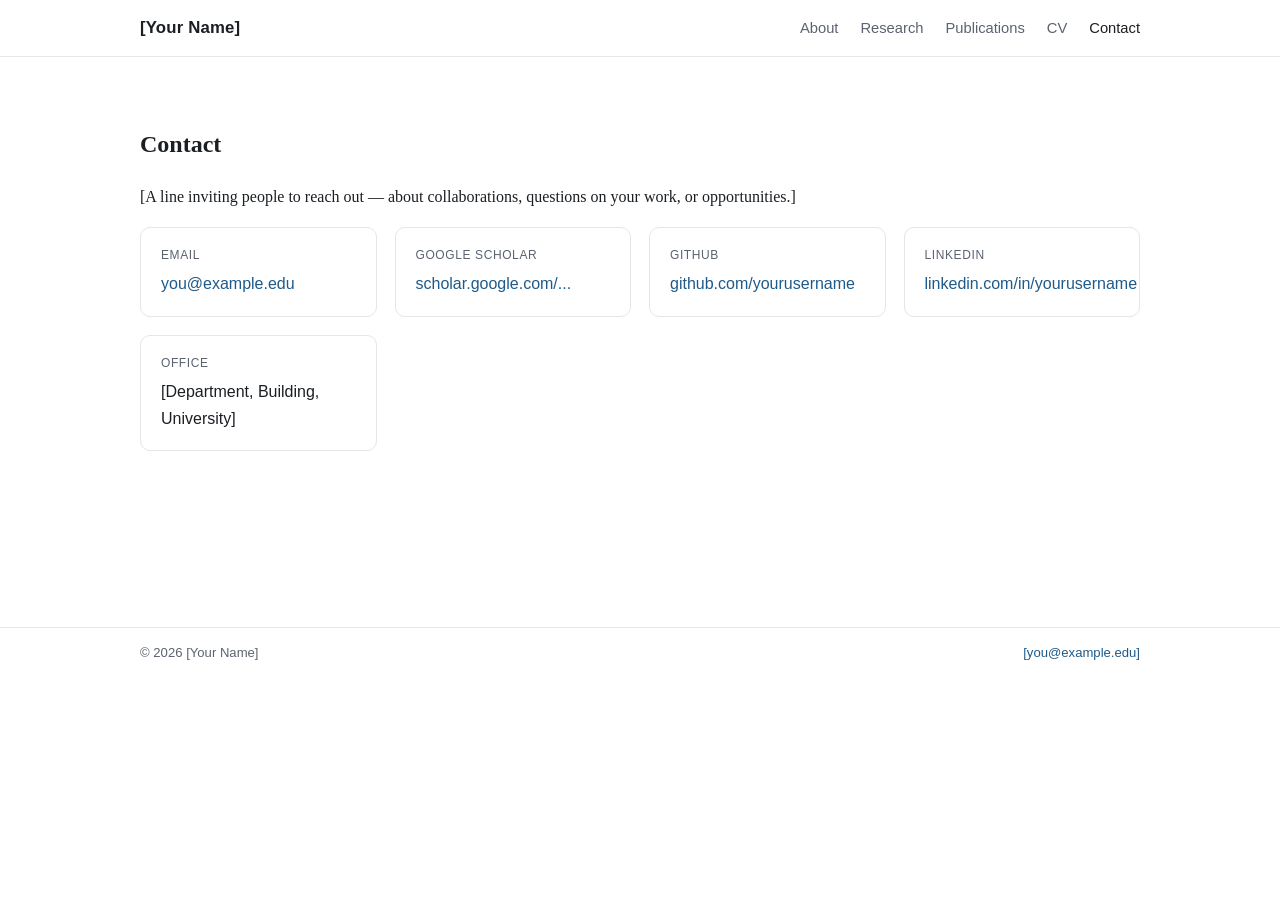
==== contact.html @ b5bf9113 "Scaffold personal academic website Static HTML/CSS/JS site: home/about, research overview, a CO/Cu(1" ====
<!doctype html>
<html lang="en">
<head>
<meta charset="utf-8">
<meta name="viewport" content="width=device-width, initial-scale=1">
<title>Contact — [Your Name]</title>
<link rel="stylesheet" href="css/style.css">
</head>
<body>
<header class="site-header">
  <nav class="nav-wrap">
    <a class="brand" href="index.html">[Your Name]</a>
    <button class="nav-toggle" aria-label="Toggle menu">&#9776;</button>
    <ul class="nav-links">
      <li><a href="index.html">About</a></li>
      <li><a href="research.html">Research</a></li>
      <li><a href="publications.html">Publications</a></li>
      <li><a href="cv.html">CV</a></li>
      <li><a href="contact.html">Contact</a></li>
    </ul>
  </nav>
</header>

<main>
  <section>
    <h1>Contact</h1>
    <p class="prose">[A line inviting people to reach out — about collaborations, questions on your work, or opportunities.]</p>

    <div class="contact-grid">
      <div class="contact-card">
        <div class="label">Email</div>
        <a href="mailto:you@example.edu">you@example.edu</a>
      </div>
      <div class="contact-card">
        <div class="label">Google Scholar</div>
        <a href="#">scholar.google.com/...</a>
      </div>
      <div class="contact-card">
        <div class="label">GitHub</div>
        <a href="#">github.com/yourusername</a>
      </div>
      <div class="contact-card">
        <div class="label">LinkedIn</div>
        <a href="#">linkedin.com/in/yourusername</a>
      </div>
      <div class="contact-card">
        <div class="label">Office</div>
        <span>[Department, Building, University]</span>
      </div>
    </div>
  </section>
</main>

<footer class="site-footer">
  <div class="nav-wrap">
    <span>&copy; <span id="year"></span> [Your Name]</span>
    <span><a href="contact.html">[you@example.edu]</a></span>
  </div>
</footer>
<script src="js/main.js"></script>
<script>document.getElementById("year").textContent = new Date().getFullYear();</script>
</body>
</html>
---- css/style.css ----
:root {
  --bg: #ffffff;
  --bg-alt: #f5f6f8;
  --text: #1b1f23;
  --text-muted: #5b6370;
  --border: #e3e6ea;
  --accent: #1e5a8a;
  --accent-soft: #e8f1f9;
  --code-bg: #f0f2f5;
  --max-width: 1040px;
}

@media (prefers-color-scheme: dark) {
  :root:not([data-theme="light"]) {
    --bg: #11151a;
    --bg-alt: #171c22;
    --text: #e8ebee;
    --text-muted: #9aa4b1;
    --border: #2a313a;
    --accent: #6fb3e8;
    --accent-soft: #19283a;
    --code-bg: #1b2128;
  }
}

:root[data-theme="dark"] {
  --bg: #11151a;
  --bg-alt: #171c22;
  --text: #e8ebee;
  --text-muted: #9aa4b1;
  --border: #2a313a;
  --accent: #6fb3e8;
  --accent-soft: #19283a;
  --code-bg: #1b2128;
}

* { box-sizing: border-box; }

html { scroll-behavior: smooth; }

body {
  margin: 0;
  background: var(--bg);
  color: var(--text);
  font-family: "Georgia", "Cambria", "Times New Roman", serif;
  line-height: 1.65;
  -webkit-font-smoothing: antialiased;
}

a { color: var(--accent); text-decoration: none; }
a:hover { text-decoration: underline; }

.site-header {
  border-bottom: 1px solid var(--border);
  position: sticky;
  top: 0;
  background: var(--bg);
  z-index: 10;
}

.nav-wrap {
  max-width: var(--max-width);
  margin: 0 auto;
  padding: 14px 20px;
  display: flex;
  align-items: center;
  justify-content: space-between;
  font-family: Arial, Helvetica, sans-serif;
}

.brand {
  font-weight: 700;
  font-size: 1.05rem;
  letter-spacing: 0.01em;
  color: var(--text);
}
.brand:hover { text-decoration: none; }

.nav-links {
  display: flex;
  gap: 22px;
  list-style: none;
  margin: 0;
  padding: 0;
  font-size: 0.92rem;
}

.nav-links a {
  color: var(--text-muted);
}
.nav-links a.active,
.nav-links a:hover {
  color: var(--text);
}

.nav-toggle {
  display: none;
  background: none;
  border: 1px solid var(--border);
  border-radius: 6px;
  color: var(--text);
  font-size: 1rem;
  padding: 6px 10px;
  cursor: pointer;
}

main {
  max-width: var(--max-width);
  margin: 0 auto;
  padding: 48px 20px 80px;
}

.hero {
  display: grid;
  grid-template-columns: 1.3fr 1fr;
  gap: 40px;
  align-items: center;
  margin-bottom: 56px;
}

.hero h1 {
  font-size: 2.1rem;
  margin: 0 0 10px;
  line-height: 1.25;
}

.hero .tagline {
  font-family: Arial, Helvetica, sans-serif;
  color: var(--accent);
  font-size: 0.95rem;
  letter-spacing: 0.04em;
  text-transform: uppercase;
  margin-bottom: 14px;
}

.hero p { color: var(--text-muted); }

.hero-links {
  margin-top: 20px;
  display: flex;
  gap: 14px;
  flex-wrap: wrap;
  font-family: Arial, Helvetica, sans-serif;
  font-size: 0.9rem;
}

.btn {
  display: inline-block;
  padding: 9px 16px;
  border-radius: 6px;
  border: 1px solid var(--accent);
  color: var(--accent);
  font-weight: 600;
}
.btn:hover { background: var(--accent-soft); text-decoration: none; }
.btn.filled { background: var(--accent); color: #fff; }
.btn.filled:hover { opacity: 0.9; }

.hero-figure img {
  width: 100%;
  border-radius: 10px;
  border: 1px solid var(--border);
  display: block;
}
.hero-figure figcaption {
  font-family: Arial, Helvetica, sans-serif;
  font-size: 0.78rem;
  color: var(--text-muted);
  margin-top: 8px;
  text-align: center;
}

section { margin-bottom: 56px; }

h2 {
  font-size: 1.4rem;
  border-bottom: 1px solid var(--border);
  padding-bottom: 10px;
  margin-bottom: 22px;
}

h3 { font-size: 1.1rem; margin-bottom: 6px; }

.project-grid {
  display: grid;
  grid-template-columns: repeat(auto-fit, minmax(260px, 1fr));
  gap: 22px;
}

.card {
  border: 1px solid var(--border);
  border-radius: 10px;
  overflow: hidden;
  background: var(--bg-alt);
  display: flex;
  flex-direction: column;
}

.card img {
  width: 100%;
  display: block;
  aspect-ratio: 16 / 10;
  object-fit: cover;
  background: #000;
}

.card-body { padding: 16px 18px 20px; font-family: Arial, Helvetica, sans-serif; }
.card-body h3 { font-family: Georgia, serif; }
.card-body p { color: var(--text-muted); font-size: 0.92rem; margin: 6px 0 12px; }
.card-tags { display: flex; flex-wrap: wrap; gap: 6px; margin-bottom: 10px; }
.tag {
  font-size: 0.72rem;
  background: var(--accent-soft);
  color: var(--accent);
  padding: 3px 9px;
  border-radius: 999px;
  font-weight: 600;
}

.timeline-item {
  display: grid;
  grid-template-columns: 150px 1fr;
  gap: 18px;
  padding: 14px 0;
  border-bottom: 1px solid var(--border);
}
.timeline-item:last-child { border-bottom: none; }
.timeline-date {
  color: var(--text-muted);
  font-family: Arial, Helvetica, sans-serif;
  font-size: 0.85rem;
}
.timeline-item h3 { margin: 0 0 4px; font-size: 1rem; }
.timeline-item p { margin: 0; color: var(--text-muted); font-size: 0.93rem; }

.pub-list { list-style: none; padding: 0; margin: 0; }
.pub-list li {
  padding: 16px 0;
  border-bottom: 1px solid var(--border);
}
.pub-list li:last-child { border-bottom: none; }
.pub-title { font-weight: 700; }
.pub-meta {
  font-family: Arial, Helvetica, sans-serif;
  color: var(--text-muted);
  font-size: 0.87rem;
  margin-top: 4px;
}
.pub-links { margin-top: 6px; font-family: Arial, Helvetica, sans-serif; font-size: 0.85rem; }
.pub-links a { margin-right: 14px; }

.figure-block { margin: 26px 0; }
.figure-block img {
  width: 100%;
  border: 1px solid var(--border);
  border-radius: 8px;
  background: #fff;
}
.figure-block figcaption {
  font-family: Arial, Helvetica, sans-serif;
  font-size: 0.82rem;
  color: var(--text-muted);
  margin-top: 8px;
}

.figure-row {
  display: grid;
  grid-template-columns: repeat(auto-fit, minmax(280px, 1fr));
  gap: 20px;
}

.prose p { margin: 0 0 16px; }
.prose ul { margin: 0 0 16px; padding-left: 22px; }

.breadcrumb {
  font-family: Arial, Helvetica, sans-serif;
  font-size: 0.85rem;
  color: var(--text-muted);
  margin-bottom: 18px;
}

.callout {
  border-left: 3px solid var(--accent);
  background: var(--accent-soft);
  padding: 14px 18px;
  border-radius: 0 8px 8px 0;
  font-family: Arial, Helvetica, sans-serif;
  font-size: 0.9rem;
  margin: 24px 0;
}

.site-footer {
  border-top: 1px solid var(--border);
  margin-top: 40px;
}
.site-footer .nav-wrap {
  font-family: Arial, Helvetica, sans-serif;
  font-size: 0.82rem;
  color: var(--text-muted);
  flex-wrap: wrap;
  gap: 10px;
}

.cv-section { margin-bottom: 36px; }
.cv-list { list-style: none; padding: 0; margin: 0; }
.cv-list li {
  display: grid;
  grid-template-columns: 150px 1fr;
  gap: 16px;
  padding: 10px 0;
  border-bottom: 1px dashed var(--border);
  font-size: 0.95rem;
}
.cv-list li:last-child { border-bottom: none; }
.cv-list .when { color: var(--text-muted); font-family: Arial, Helvetica, sans-serif; font-size: 0.85rem; }

.skills-grid {
  display: grid;
  grid-template-columns: repeat(auto-fit, minmax(180px, 1fr));
  gap: 14px;
}
.skill-box {
  border: 1px solid var(--border);
  border-radius: 8px;
  padding: 12px 14px;
  font-family: Arial, Helvetica, sans-serif;
  font-size: 0.88rem;
}
.skill-box strong { display: block; margin-bottom: 4px; }

.contact-grid {
  display: grid;
  grid-template-columns: repeat(auto-fit, minmax(220px, 1fr));
  gap: 18px;
}
.contact-card {
  border: 1px solid var(--border);
  border-radius: 10px;
  padding: 18px 20px;
  font-family: Arial, Helvetica, sans-serif;
}
.contact-card .label {
  font-size: 0.75rem;
  text-transform: uppercase;
  letter-spacing: 0.05em;
  color: var(--text-muted);
  margin-bottom: 6px;
}

@media (max-width: 760px) {
  .hero { grid-template-columns: 1fr; }
  .nav-links {
    position: absolute;
    top: 100%;
    left: 0;
    right: 0;
    background: var(--bg);
    border-bottom: 1px solid var(--border);
    flex-direction: column;
    padding: 14px 20px;
    gap: 14px;
    display: none;
  }
  .nav-links.open { display: flex; }
  .nav-toggle { display: inline-block; }
  .timeline-item, .cv-list li { grid-template-columns: 1fr; gap: 4px; }
}
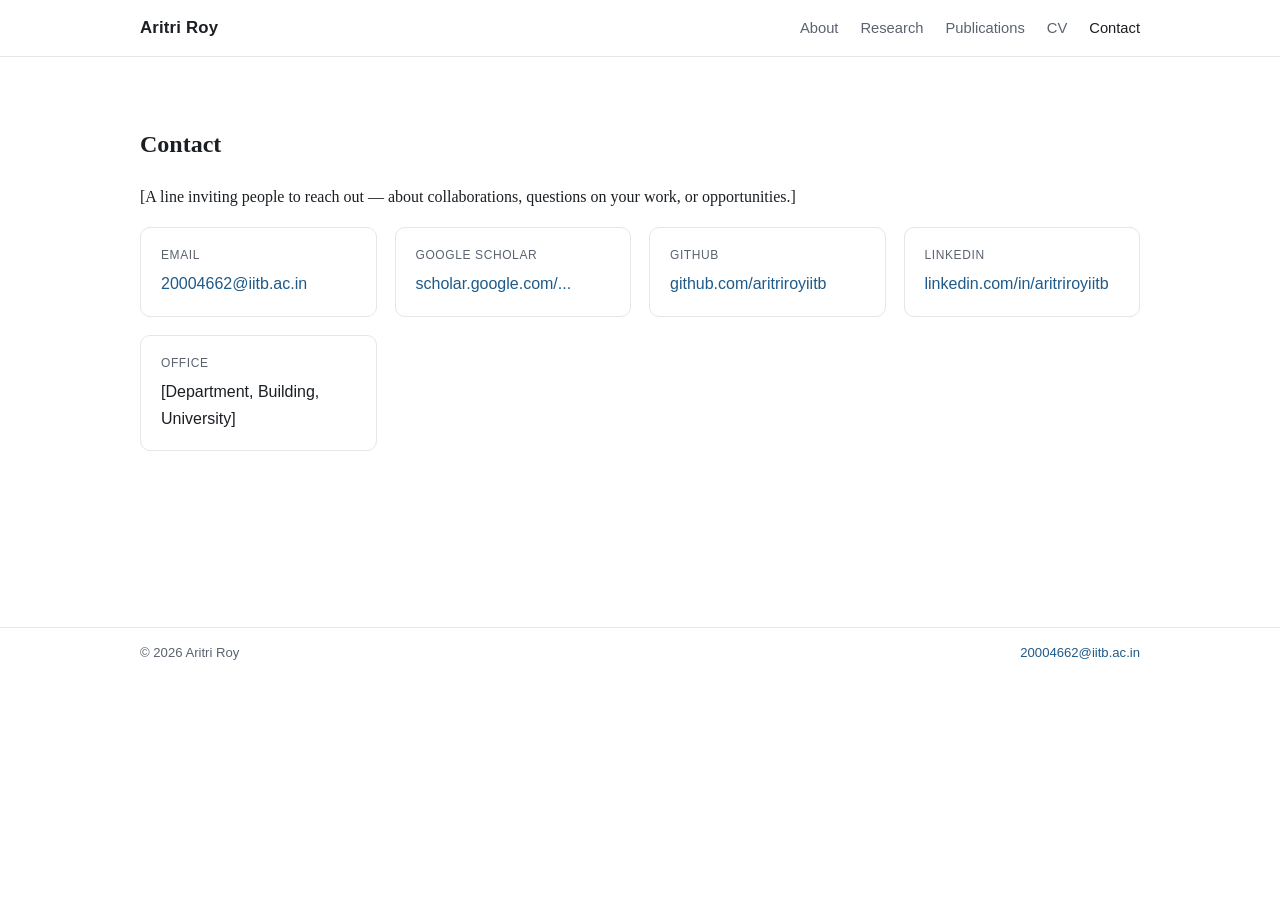
==== commit 767e2070: "Fill in name, email, and GitHub/LinkedIn handles Co-Authored-By: Claude Sonnet 5 <noreply@anthropic." ====
--- a/contact.html
+++ b/contact.html
@@ -3,13 +3,13 @@
 <head>
 <meta charset="utf-8">
 <meta name="viewport" content="width=device-width, initial-scale=1">
-<title>Contact — [Your Name]</title>
+<title>Contact — Aritri Roy</title>
 <link rel="stylesheet" href="css/style.css">
 </head>
 <body>
 <header class="site-header">
   <nav class="nav-wrap">
-    <a class="brand" href="index.html">[Your Name]</a>
+    <a class="brand" href="index.html">Aritri Roy</a>
     <button class="nav-toggle" aria-label="Toggle menu">&#9776;</button>
     <ul class="nav-links">
       <li><a href="index.html">About</a></li>
@@ -29,7 +29,7 @@
     <div class="contact-grid">
       <div class="contact-card">
         <div class="label">Email</div>
-        <a href="mailto:you@example.edu">you@example.edu</a>
+        <a href="mailto:20004662@iitb.ac.in">20004662@iitb.ac.in</a>
       </div>
       <div class="contact-card">
         <div class="label">Google Scholar</div>
@@ -37,11 +37,11 @@
       </div>
       <div class="contact-card">
         <div class="label">GitHub</div>
-        <a href="#">github.com/yourusername</a>
+        <a href="#">github.com/aritriroyiitb</a>
       </div>
       <div class="contact-card">
         <div class="label">LinkedIn</div>
-        <a href="#">linkedin.com/in/yourusername</a>
+        <a href="#">linkedin.com/in/aritriroyiitb</a>
       </div>
       <div class="contact-card">
         <div class="label">Office</div>
@@ -53,8 +53,8 @@
 
 <footer class="site-footer">
   <div class="nav-wrap">
-    <span>&copy; <span id="year"></span> [Your Name]</span>
-    <span><a href="contact.html">[you@example.edu]</a></span>
+    <span>&copy; <span id="year"></span> Aritri Roy</span>
+    <span><a href="contact.html">20004662@iitb.ac.in</a></span>
   </div>
 </footer>
 <script src="js/main.js"></script>
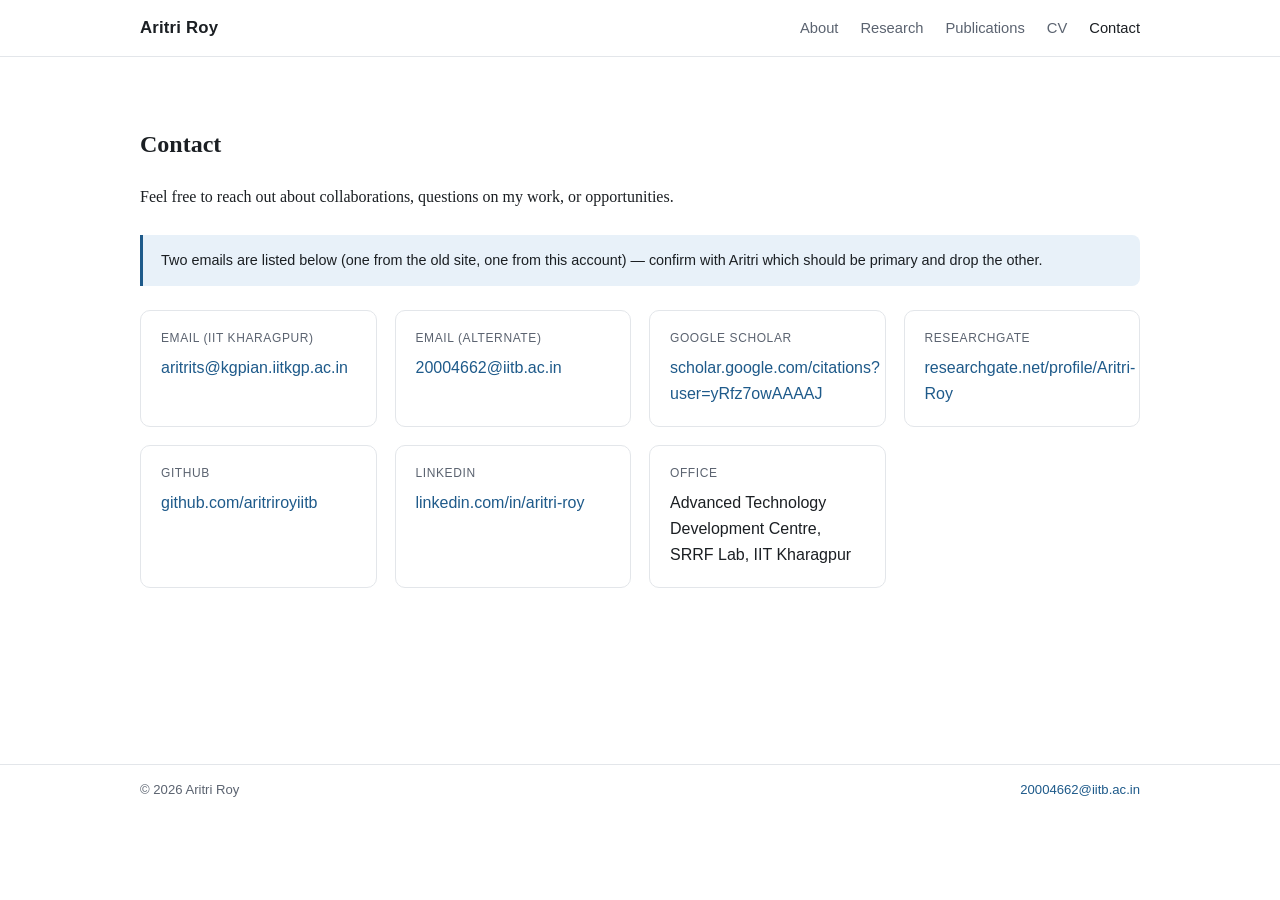
==== commit 0900d66d: "Populate real content from old site: bio, education, publications, awards, contact links Co-Authored" ====
--- a/contact.html
+++ b/contact.html
@@ -24,28 +24,42 @@
 <main>
   <section>
     <h1>Contact</h1>
-    <p class="prose">[A line inviting people to reach out — about collaborations, questions on your work, or opportunities.]</p>
+    <p class="prose">Feel free to reach out about collaborations, questions on my work, or opportunities.</p>
+
+    <div class="callout">
+      Two emails are listed below (one from the old site, one from this
+      account) &mdash; confirm with Aritri which should be primary and drop
+      the other.
+    </div>
 
     <div class="contact-grid">
       <div class="contact-card">
-        <div class="label">Email</div>
+        <div class="label">Email (IIT Kharagpur)</div>
+        <a href="mailto:aritrits@kgpian.iitkgp.ac.in">aritrits@kgpian.iitkgp.ac.in</a>
+      </div>
+      <div class="contact-card">
+        <div class="label">Email (alternate)</div>
         <a href="mailto:20004662@iitb.ac.in">20004662@iitb.ac.in</a>
       </div>
       <div class="contact-card">
         <div class="label">Google Scholar</div>
-        <a href="#">scholar.google.com/...</a>
+        <a href="https://scholar.google.com/citations?user=yRfz7owAAAAJ&hl=en">scholar.google.com/citations?user=yRfz7owAAAAJ</a>
+      </div>
+      <div class="contact-card">
+        <div class="label">ResearchGate</div>
+        <a href="https://www.researchgate.net/profile/Aritri-Roy">researchgate.net/profile/Aritri-Roy</a>
       </div>
       <div class="contact-card">
         <div class="label">GitHub</div>
-        <a href="#">github.com/aritriroyiitb</a>
+        <a href="https://github.com/aritriroyiitb">github.com/aritriroyiitb</a>
       </div>
       <div class="contact-card">
         <div class="label">LinkedIn</div>
-        <a href="#">linkedin.com/in/aritriroyiitb</a>
+        <a href="https://www.linkedin.com/in/aritri-roy-08142a177/">linkedin.com/in/aritri-roy</a>
       </div>
       <div class="contact-card">
         <div class="label">Office</div>
-        <span>[Department, Building, University]</span>
+        <span>Advanced Technology Development Centre, SRRF Lab, IIT Kharagpur</span>
       </div>
     </div>
   </section>
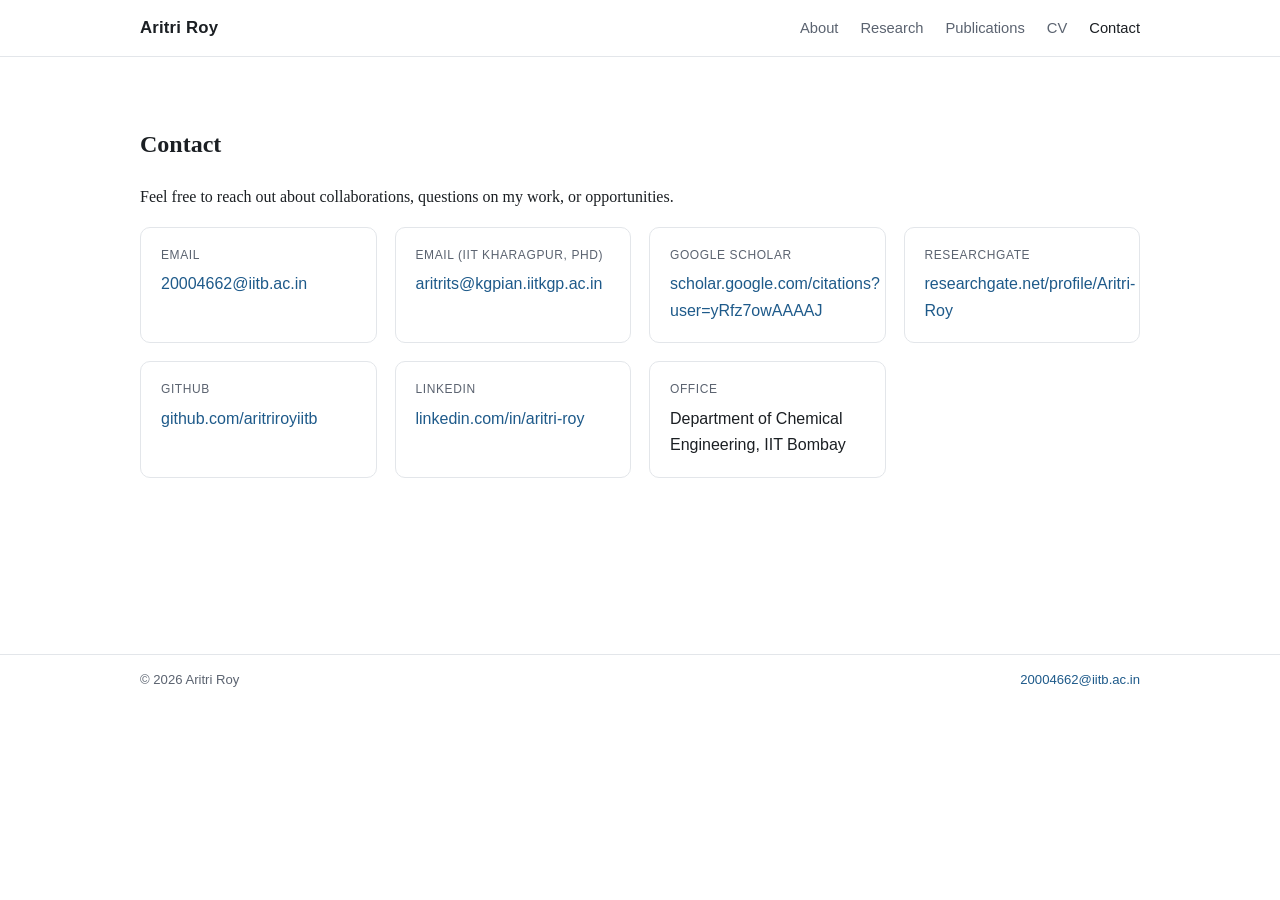
==== commit cfe05c58: "Update to current affiliation: Dept. of Chemical Engineering, IIT Bombay Co-Authored-By: Claude Sonn" ====
--- a/contact.html
+++ b/contact.html
@@ -26,20 +26,14 @@
     <h1>Contact</h1>
     <p class="prose">Feel free to reach out about collaborations, questions on my work, or opportunities.</p>
 
-    <div class="callout">
-      Two emails are listed below (one from the old site, one from this
-      account) &mdash; confirm with Aritri which should be primary and drop
-      the other.
-    </div>
-
     <div class="contact-grid">
       <div class="contact-card">
-        <div class="label">Email (IIT Kharagpur)</div>
-        <a href="mailto:aritrits@kgpian.iitkgp.ac.in">aritrits@kgpian.iitkgp.ac.in</a>
+        <div class="label">Email</div>
+        <a href="mailto:20004662@iitb.ac.in">20004662@iitb.ac.in</a>
       </div>
       <div class="contact-card">
-        <div class="label">Email (alternate)</div>
-        <a href="mailto:20004662@iitb.ac.in">20004662@iitb.ac.in</a>
+        <div class="label">Email (IIT Kharagpur, PhD)</div>
+        <a href="mailto:aritrits@kgpian.iitkgp.ac.in">aritrits@kgpian.iitkgp.ac.in</a>
       </div>
       <div class="contact-card">
         <div class="label">Google Scholar</div>
@@ -59,7 +53,7 @@
       </div>
       <div class="contact-card">
         <div class="label">Office</div>
-        <span>Advanced Technology Development Centre, SRRF Lab, IIT Kharagpur</span>
+        <span>Department of Chemical Engineering, IIT Bombay</span>
       </div>
     </div>
   </section>
